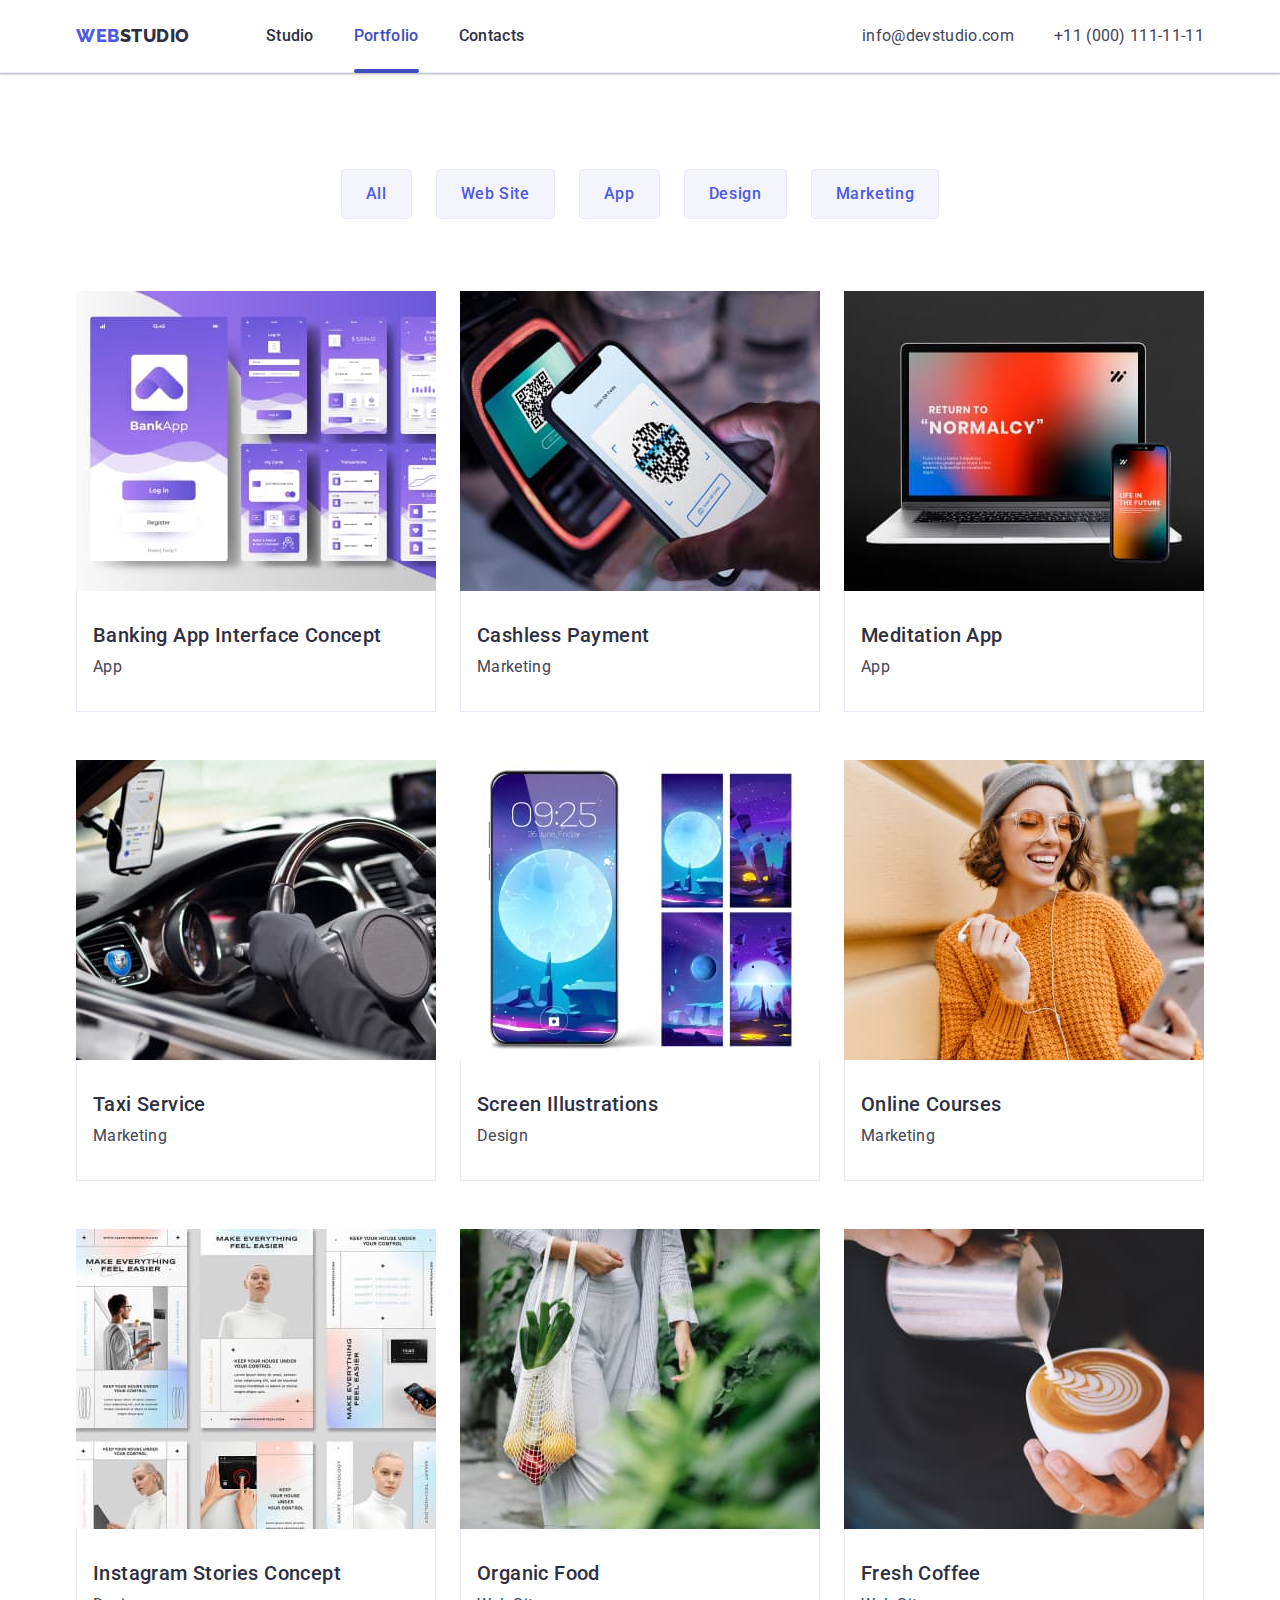
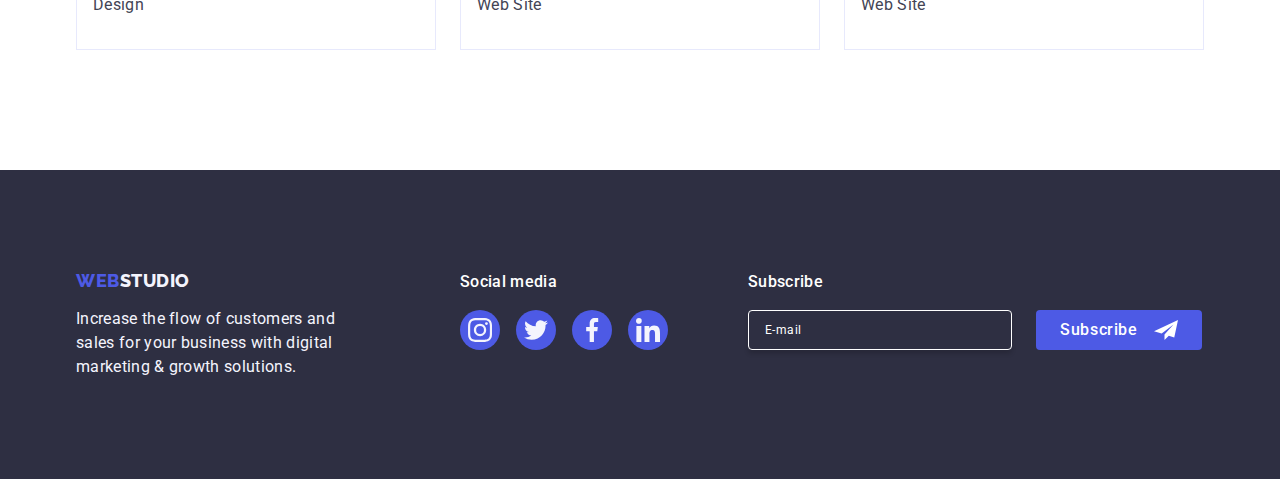
==== portfolio.html @ a7c70213 "Initial commit" ====
<!DOCTYPE html>
<html lang="en">
  <head>
    <meta charset="UTF-8" />
    <meta name="viewport" content="width=device-width, initial-scale=1.0" />
    <title>Portfolio</title>
    <link rel="preconnect" href="https://fonts.googleapis.com" />
    <link rel="preconnect" href="https://fonts.gstatic.com" crossorigin />
    <link
      href="https://fonts.googleapis.com/css2?family=Raleway:wght@800&family=Roboto:wght@400;500;700;900&display=swap"
      rel="stylesheet"
    />
    <link
      rel="stylesheet"
      href="https://cdnjs.cloudflare.com/ajax/libs/modern-normalize/2.0.0/modern-normalize.min.css"
    />
    <link rel="stylesheet" href="./css/styles.css" />
  </head>

  <body>
    <header class="header">
      <div class="container">
        <!-- navigation -->

        <nav class="nav">
          <!-- логотип -->

          <a class="logo-header logo link" href="./index.html"
            >Web<span class="logo-studio">Studio</span></a
          >

          <ul class="site-nav list flex-list">
            <li class="list-item">
              <a class="site-nav-link link" href="./index.html">Studio</a>
            </li>
            <li class="list-item">
              <a class="site-nav-link link active" href="./portfolio.html"
                >Portfolio</a
              >
            </li>
            <li class="list-item">
              <a class="site-nav-link link" href="">Contacts</a>
            </li>
          </ul>
        </nav>
        <!-- Contacts -->
        <address class="address">
          <ul class="list address flex-list">
            <li class="list-item">
              <a class="contacts-link link" href="mailto:info@devstudio.com"
                >info@devstudio.com</a
              >
            </li>
            <li class="list-item">
              <a class="contacts-link link" href="tel:+110001111111"
                >+11 (000) 111-11-11</a
              >
            </li>
          </ul>
        </address>
      </div>
    </header>

    <main>
      <!-- 
        фільтр по продуктам компанії 
      -->

      <section class="section filter examples">
        <div class="container buttons">
          <h1 class="visually-hidden">examples filter</h1>
          <ul class="button-list list">
            <li class="button-item">
              <button class="secondary button" type="button">All</button>
            </li>
            <li class="button-item">
              <button class="secondary button" type="button">Web Site</button>
            </li>
            <li class="button-item">
              <button class="secondary button" type="button">App</button>
            </li>
            <li class="button-item">
              <button class="secondary button" type="button">Design</button>
            </li>
            <li class="button-item">
              <button class="secondary button" type="button">Marketing</button>
            </li>
          </ul>
          <!--
             приклади 
            -->
          <ul class="exampl-list list">
            <li class="exampl-item">
              <a class="exampl link" href="">
                <div class="exampl-thmb">
                  <img src="./images/p1.jpg" alt="Banking App" width="360" />

                  <p class="overlay-text">
                    14 Stylish and User-Friendly App Design Concepts · Task
                    Manager App · Calorie Tracker App · Exotic Fruit Ecommerce
                    App · Cloud Storage App
                  </p>
                </div>

                <div class="exampl-cont">
                  <h2 class="list-title">Banking App Interface Concept</h2>
                  <p class="list-text">App</p>
                </div></a
              >
            </li>
            <li class="exampl-item">
              <a class="exampl link" href="">
                <div class="exampl-thmb">
                  <img
                    src="./images/p2.jpg"
                    alt="Cashless Payment"
                    width="360"
                  />
                  <p class="overlay-text">
                    14 Stylish and User-Friendly App Design Concepts · Task
                    Manager App · Calorie Tracker App · Exotic Fruit Ecommerce
                    App · Cloud Storage App
                  </p>
                </div>
                <div class="exampl-cont">
                  <h2 class="list-title">Cashless Payment</h2>
                  <p class="list-text">Marketing</p>
                </div>
              </a>
            </li>
            <li class="exampl-item">
              <a class="exampl link" href="">
                <div class="exampl-thmb">
                  <img src="./images/p3.jpg" alt="Meditation App" width="360" />

                  <p class="overlay-text">
                    14 Stylish and User-Friendly App Design Concepts · Task
                    Manager App · Calorie Tracker App · Exotic Fruit Ecommerce
                    App · Cloud Storage App
                  </p>
                </div>
                <div class="exampl-cont">
                  <h2 class="list-title">Meditation App</h2>
                  <p class="list-text">App</p>
                </div>
              </a>
            </li>
            <li class="exampl-item">
              <a class="exampl link" href="">
                <div class="exampl-thmb">
                  <img src="./images/p4.jpg" alt="Taxi Service" width="360" />

                  <p class="overlay-text">
                    14 Stylish and User-Friendly App Design Concepts · Task
                    Manager App · Calorie Tracker App · Exotic Fruit Ecommerce
                    App · Cloud Storage App
                  </p>
                </div>
                <div class="exampl-cont">
                  <h2 class="list-title">Taxi Service</h2>
                  <p class="list-text">Marketing</p>
                </div>
              </a>
            </li>
            <li class="exampl-item">
              <a class="exampl link" href="">
                <div class="exampl-thmb">
                  <img
                    src="./images/p5.jpg"
                    alt="screen wallpapers"
                    width="360"
                  />
                  <p class="overlay-text">
                    14 Stylish and User-Friendly App Design Concepts · Task
                    Manager App · Calorie Tracker App · Exotic Fruit Ecommerce
                    App · Cloud Storage App
                  </p>
                </div>
                <div class="exampl-cont">
                  <h2 class="list-title">Screen Illustrations</h2>
                  <p class="list-text">Design</p>
                </div>
              </a>
            </li>
            <li class="exampl-item">
              <a class="exampl link" href="">
                <div class="exampl-thmb">
                  <img
                    src="./images/p6.jpg"
                    alt="girl listening online courses"
                    width="360"
                  />
                  <p class="overlay-text">
                    14 Stylish and User-Friendly App Design Concepts · Task
                    Manager App · Calorie Tracker App · Exotic Fruit Ecommerce
                    App · Cloud Storage App
                  </p>
                </div>
                <div class="exampl-cont">
                  <h2 class="list-title">Online Courses</h2>
                  <p class="list-text">Marketing</p>
                </div>
              </a>
            </li>
            <li class="exampl-item">
              <a class="exampl link" href="">
                <div class="exampl-thmb">
                  <img
                    src="./images/p7.jpg"
                    alt="Instagram Stories"
                    width="360"
                  />
                  <p class="overlay-text">
                    14 Stylish and User-Friendly App Design Concepts · Task
                    Manager App · Calorie Tracker App · Exotic Fruit Ecommerce
                    App · Cloud Storage App
                  </p>
                </div>
                <div class="exampl-cont">
                  <h2 class="list-title">Instagram Stories Concept</h2>
                  <p class="list-text">Design</p>
                </div>
              </a>
            </li>
            <li class="exampl-item">
              <a class="exampl link" href="">
                <div class="exampl-thmb">
                  <img
                    src="./images/p8.jpg"
                    alt="women and bags of vegetables"
                    width="360"
                  />
                  <p class="overlay-text">
                    14 Stylish and User-Friendly App Design Concepts · Task
                    Manager App · Calorie Tracker App · Exotic Fruit Ecommerce
                    App · Cloud Storage App
                  </p>
                </div>
                <div class="exampl-cont">
                  <h2 class="list-title">Organic Food</h2>
                  <p class="list-text">Web Site</p>
                </div>
              </a>
            </li>
            <li class="exampl-item">
              <a class="exampl link" href="">
                <div class="exampl-thmb">
                  <img
                    src="./images/p9.jpg"
                    alt="cup of cappuccino"
                    width="360"
                  />
                  <p class="overlay-text">
                    14 Stylish and User-Friendly App Design Concepts · Task
                    Manager App · Calorie Tracker App · Exotic Fruit Ecommerce
                    App · Cloud Storage App
                  </p>
                </div>
                <div class="exampl-cont">
                  <h2 class="list-title">Fresh Coffee</h2>
                  <p class="list-text">Web Site</p>
                </div>
              </a>
            </li>
          </ul>
        </div>
      </section>
    </main>

    <footer class="footer">
      <div class="container">
        <div class="footer-right">
          <a class="footer-logo logo link" href="./index.html"
            >Web<span class="logo-studio">Studio</span></a
          >
          <p class="footer-text">
            Increase the flow of customers and <br />
            sales for your business with digital <br />
            marketing & growth solutions.
          </p>
        </div>
        <div class="footer-social">
          <p class="social-text">Social media</p>
          <ul class="list team-social">
            <li class="social-item">
              <a class="social-link" href="#" target="_blank" rel="Instagram">
                <svg class="social-icon" width="24" height="24">
                  <use href="./images/icons.svg#icon-instagram-2"></use></svg
              ></a>
            </li>
            <li class="social-item">
              <a class="social-link" href="#" target="_blank" rel="twitter">
                <svg class="social-icon" width="24" height="24">
                  <use href="./images/icons.svg#icon-twitter-1"></use></svg
              ></a>
            </li>
            <li class="social-item">
              <a
                class="social-link"
                href="#"
                target="_blank"
                rel="noopener noreferrer"
              >
                <svg class="social-icon" width="24" height="24">
                  <use href="./images/icons.svg#icon-facebook-1"></use></svg
              ></a>
            </li>
            <li class="social-item">
              <a
                class="social-link"
                href="#"
                target="_blank"
                rel="noopener noreferrer"
              >
                <svg class="social-icon" width="24" height="24">
                  <use href="./images/icons.svg#icon-linkedin-1"></use></svg
              ></a>
            </li>
          </ul>
        </div>
        <div class="footer-sbsc">
          <p class="social-text">Subscribe</p>
          <form class="sbsc-form">
            <label class="sbsc-label" for="sbsc-mail">
              <input
                class="sbcs-input"
                type="email"
                name="sbsc-mail"
                id="sbsc-mail"
                placeholder="E-mail"
              />
            </label>
            <button class="button sbcs-btn" type="submit">
              Subscribe
              <svg class="sbc-icon" width="24" height="24">
                <use href="./images/icons.svg#icon-sbscrb"></use>
              </svg>
            </button>
          </form>
        </div>
      </div>
    </footer>
  </body>
</html>
---- css/styles.css ----
:root {
  /* CTAs  Focused  Active states  Links */
  --iris: #4d5ae5;
  /* CTAs */
  --ocean: #404bbf;
  /* Overlays Shadows Headings */
  --navy-blue: #2e2f42;
  /* Valid fields Success messages */
  --green: #31d0aa;
  /* Body text */
  --slate: #434455;
  /* Helper text Deemphasized text */
  --light-slate: #8e8f99;
  /* Accent colorn Hairlines Subtle backgrounds */
  --cornflower: #e7e9fc;
  /* Light mode backgrounds
Light mode Dialogs/alerts */
  --cloud: #f4f4fd;
  /* Overlay */
  --navy-blue-modal: rgba(46, 47, 66, 0.4);
  /* Hero image background */
  --grey: rgba(46, 47, 66, 0.7);
  /* Header,  team card background */
  --white: #ffffff;
  /* Modal background */
  --dairy: #fcfcfc;
}
/* 
скидання стилів і приховування заголовків 
*/

html {
  box-sizing: border-box;
}
*,
*:before,
*:after {
  box-sizing: inherit;
}

h1,
h2,
h3,
p {
  margin: 0;
}
ul {
  margin: 0;
  padding: 0;
}

img {
  display: block;
}

.list {
  list-style-type: none;
}

.link {
  text-decoration: none;
  font-style: normal;
  transition: color 250ms cubic-bezier(0.4, 0, 0.2, 1);
  display: block;
}
.contacts {
  text-decoration: none;
}
.visually-hidden {
  position: absolute;
  width: 1px;
  height: 1px;
  margin: -1px;
  border: 0;
  padding: 0;
  white-space: nowrap;
  clip-path: inset(100%);
  clip: rect(0 0 0 0);
  overflow: hidden;
}

.link:hover,
.link:focus {
  color: var(--ocean);
}

body {
  background-color: var(--white);
  color: var(--slate);
  font-family: 'Roboto', sans-serif;
  font-size: 16px;
}

/* флекс контейнери */
.container {
  display: flex;
  width: 1158px;
  letter-spacing: 0.02em;
  padding-left: 15px;
  padding-right: 15px;
  margin-left: auto;
  margin-right: auto;
}
/* 
ХЕДЕР 
*/
.header .container {
  justify-content: space-between;
}
.header {
  border-bottom: 1px solid var(--cornflower);
  box-shadow: 0px 2px 1px rgba(46, 47, 66, 0.08),
    0px 1px 1px rgba(46, 47, 66, 0.16), 0px 1px 6px rgba(46, 47, 66, 0.08);
}

/*
 логотип 
 */

.logo {
  font-family: 'Raleway', sans-serif;
  font-size: 18px;
  font-weight: 800;
  line-height: 1.17;
  letter-spacing: 0.03em;
  text-transform: uppercase;
  color: var(--iris);
  text-decoration: none;
  margin-right: 76px;
}

.header .logo-studio {
  color: var(--navy-blue);
}
.footer .logo-studio {
  color: var(--cloud);
}

.nav {
  display: flex;
  align-items: center;
}

.site-nav,
.list.address {
  display: flex;
  gap: 40px;
}

.site-nav-link {
  color: var(--navy-blue);
  font-weight: 500;
  line-height: 1.5;
  letter-spacing: 0.02em;
  display: block;
  padding: 24px 0;
  position: relative;
}
.site-nav-link::after {
  position: absolute;
  bottom: -1px;
  left: 0;
  content: '';
  display: block;
  width: 100%;
  height: 4px;
  border-radius: 2px;
  background-color: transparent;
}

.site-nav-link.active::after {
  background-color: var(--ocean);
}
.site-nav-link.active {
  color: var(--ocean);
}

.contacts-link {
  line-height: 1.5;
  letter-spacing: 0.02em;
  color: var(--slate);
  display: block;

  padding: 24px 0;
}

/* 


ГЕРОЙ 


*/
.hero {
  max-width: 1440px;
  margin: 0 auto;
  background-color: var(--navy-blue);

  background-image: linear-gradient(
      to bottom,
      rgba(46, 47, 66, 0.7),
      rgba(46, 47, 66, 0.7)
    ),
    url('../images/hero.jpg');
  background-repeat: no-repeat;
  background-size: cover;
  background-position: center;
  text-align: center;
  color: var(--white);
}

.hero-title {
  font-size: 56px;
  font-weight: 700;
  line-height: 1.07;
  letter-spacing: 0.02em;
  margin-bottom: 48px;
  max-width: 496px;
}

.hero .container {
  flex-direction: column;
  align-items: center;
  padding: 188px 0;
}

.button.primary {
  min-width: 169px;
  height: 56px;
  border: none;
}

/* 

SECTION 2 

*/

.feature.section {
  padding: 120px 0;
}

.feature-list {
  display: flex;
  gap: 24px;
}
.feature-item {
  width: calc((100% - 24px * 3) / 4);
}

.feature-icon {
  display: flex;
  flex-shrink: 0;
  justify-content: center;
  align-items: center;
  height: 112px;

  border-radius: 4px;
  background: var(--cloud);
  margin-bottom: 8px;
}

/* 

SECTION3 

*/
.products.section {
  padding-bottom: 120px;
}

.products .container {
  flex-direction: column;
}

.products-list {
  display: flex;
  gap: 24px;
}
.products-item {
  width: calc((100% - 48px) / 3);
}

/* <!--=========== TEAM =================-->*/

.team-section {
  background-color: var(--cloud);
  padding: 120px 0;
}

.team-section .container {
  flex-direction: column;
}
.team-list {
  display: flex;
  gap: 24px;
}
.team-worker {
  display: flex;
  flex-direction: column;
  align-items: center;
  max-width: calc((100% - 3 * 24px) / 4);
  border-radius: 0px 0px 4px 4px;
  background-color: var(--white);
  box-shadow: 0px 2px 1px 0px rgba(46, 47, 66, 0.08),
    0px 1px 1px 0px rgba(46, 47, 66, 0.16),
    0px 1px 6px 0px rgba(46, 47, 66, 0.08);
}

.name-pos {
  padding: 32px 0;
}
.name-pos .list-title {
  text-align: center;
  margin-bottom: 8px;
}

.name-pos .list-text {
  text-align: center;
}

.team-social {
  display: flex;
  gap: 24px;
  margin-top: 8px;
  justify-content: center;
}

.social-link {
  display: flex;
  align-items: center;
  justify-content: center;
  width: 100%;
  height: 100%;
  background-color: var(--iris);
  border-radius: 50%;
  transition: background-color 250ms cubic-bezier(0.4, 0, 0.2, 1);
}
.social-link:hover,
.social-link:focus {
  background-color: var(--ocean);
}

.social-item {
  width: 40px;
  height: 40px;
}
.social-icon {
  fill: var(--cloud);
}
/* <!--=========== /TEAM =================-->*/

/* <!--=========== SECTION 5=================-->*/

.section.customers {
  padding-top: 120px;
  padding-bottom: 120px;
}

.customers .container {
  justify-content: center;
  align-items: center;
  flex-direction: column;
}
.customers-list {
  display: flex;
  justify-content: center;
  gap: 24px;
}
.customers-item {
  width: 168px;
  height: 88px;
}
.customers-link {
  display: flex;
  align-items: center;
  justify-content: center;
  width: 100%;
  height: 100%;
  border-radius: 4px;
  border: 1px solid var(--light-slate);
  gap: 24px;
  transition: border-color 250ms cubic-bezier(0.4, 0, 0.2, 1),
    color 250ms cubic-bezier(0.4, 0, 0.2, 1);
  color: var(--light-slate);
}

.customers-icon {
  fill: currentColor;
  transition: fill 250ms cubic-bezier(0.4, 0, 0.2, 1);
}
.customers-link:hover,
.customers-link:focus,
.customers-link:active {
  border: 1px solid var(--ocean);
  border-radius: 4px;
  color: var(--ocean);
}
.customers-link:hover .customers-icon,
.customers-link:focus .customers-icon {
  fill: var(--ocean);
}
/*<!--=========== /SECTION 5 =================-->*/

/* <!--=========== SECTION FOOTER =================-->*/

.footer .container {
  display: flex;
  align-items: baseline;
}

/* 
 logo
*/
.footer-right {
  margin-right: 120px;
}
.footer-logo {
  display: inline-block;
  margin-bottom: 16px;
}
.footer {
  padding: 100px 0;
  background-color: var(--navy-blue);
  color: var(--cloud);
}

.footer-text {
  line-height: 1.5;
  letter-spacing: 0.32px;
  width: 264px;
}

/* 
Social media
*/

.footer-social .team-social {
  gap: 16px;
  margin-right: 80px;
}

.footer-social .social-link:hover,
.footer-social .social-link:focus {
  background-color: var(--green);
}
.social-text {
  color: var(--white);
  font-weight: 500;
  line-height: 1.5;
  letter-spacing: 0.02em;
  margin-bottom: 16px;
}
/* 
Subscribe
*/
.sbsc-form {
  display: flex;
  width: 537px;
  gap: 24px;
}

.sbcs-input {
  padding-left: 16px;
  width: 264px;
  height: 40px;
  color: #fff;
  font-size: 12px;
  line-height: 1.5; /* 200% */
  letter-spacing: 0.04em;
  background-color: transparent;
  border-radius: 4px;
  border: 1px solid #fff;
  box-shadow: 0px 4px 4px 0px rgba(0, 0, 0, 0.15);
}
.sbcs-input::placeholder {
  color: #fff;
}

/*<!--=========== /SECTION FOOTER=================-->*/

/* <!--=========== SECTION PORTFOLIO=================-->*/

.container.buttons {
  flex-direction: column;
}
.section.filter {
  padding-top: 96px;
  padding-bottom: 120px;
}
.button-list {
  display: flex;
  flex-direction: row;
  gap: 24px;
  justify-content: center;
  margin-bottom: 72px;
}

.container.buttons {
  justify-content: center;
}
.exampl-list {
  display: flex;
  flex-wrap: wrap;
  row-gap: 48px;
  column-gap: 24px;
}
.exampl-list li {
  width: calc((100% - 48px) / 3);
}

.exampl-cont {
  padding: 32px 16px;
  border: 1px solid var(--cornflower);
  border-top: none;
}

.exampl-cont h2 {
  margin-bottom: 8px;
}

.exampl-thmb {
  position: relative;
  overflow: hidden;
}
.overlay-text {
  position: absolute;
  top: 0;
  left: 0;

  width: 100%;
  height: 100%;
  background: var(--iris);

  color: var(--cloud);
  line-height: 1.5;

  letter-spacing: 0.02em;

  padding: 40px 32px;

  display: flex;
  justify-content: center;
  transform: translateY(100%);
  transition: transform 250ms cubic-bezier(0.4, 0, 0.2, 1);
}

.exampl.link:hover .overlay-text,
.exampl.link:focus .overlay-text {
  transform: translateY(0);
}
.exampl.link {
  transition: box-shadow 250ms cubic-bezier(0.4, 0, 0.2, 1);
}
.exampl.link:hover,
.exampl.link:focus {
  display: block;
  box-shadow: 0px 2px 1px 0px rgba(46, 47, 66, 0.08),
    0px 1px 1px 0px rgba(46, 47, 66, 0.16),
    0px 1px 6px 0px rgba(46, 47, 66, 0.08);
}
/*<!--=========== /SECTION PORTFOLIO=================-->*/

/*ss 
кнопки */
.button {
  font-family: 'Roboto', sans-serif;
  font-size: 16px;
  font-weight: 500;
  line-height: 1.5;
  letter-spacing: 0.04em;
  text-align: center;
  border-radius: 4px;
  cursor: pointer;
  background: var(--iris);
}

.secondary.button {
  background-color: var(--cloud);
  padding: 12px 24px;
  color: var(--iris);
  border: 1px solid var(--cornflower);
  transition: color 250ms cubic-bezier(0.4, 0, 0.2, 1),
    background-color 250ms cubic-bezier(0.4, 0, 0.2, 1),
    border-color 250ms cubic-bezier(0.4, 0, 0.2, 1),
    box-shadow 250ms cubic-bezier(0.4, 0, 0.2, 1);
}

.secondary.button:hover,
.secondary.button:focus {
  border: 1px solid transparent;
  color: var(--white);
  background-color: var(--ocean);
  box-shadow: 0px 3px 1px rgba(0, 0, 0, 0.1), 0px 2px 1px rgba(0, 0, 0, 0.08),
    0px 2px 2px rgba(0, 0, 0, 0.12);
}

.button.primary {
  color: var(--white);

  transition: background-color 250ms cubic-bezier(0.4, 0, 0.2, 1);
}
.button.primary:hover,
.button.primary:focus {
  background-color: var(--ocean);
}
.modal-btn {
  display: block;
  margin: 0 auto;
}

.mdl-btn-cls {
  height: 24px;
  width: 24px;
  display: flex;
  justify-content: center;
  align-items: center;
  border-radius: 50%;
  stroke-width: 1px;
  stroke: rgba(0, 0, 0, 0.1);
  background-color: var(--cornflower);
  position: absolute;
  top: 24px;
  right: 24px;
  padding: 0;
  border: 1px solid rgba(0, 0, 0, 0.1);
  cursor: pointer;
  transition: background-color 250ms cubic-bezier(0.4, 0, 0.2, 1),
    border 250ms cubic-bezier(0.4, 0, 0.2, 1);
}
.mdl-btn-icon {
  transition: fill 250ms cubic-bezier(0.4, 0, 0.2, 1);
}

.mdl-btn-cls:hover,
.mdl-btn-cls:focus {
  border: none;
  background-color: var(--ocean);
  fill: var(--white);
}

.sbcs-btn {
  display: inline-flex;
  justify-content: center;
  align-items: center;
  min-width: 165px;
  height: 40px;

  padding: 8px 24px;

  gap: 16px;

  color: #fff;
  text-align: center;

  font-weight: 500;
  line-height: 1.5; /* 150% */
  letter-spacing: 0.04rem;

  border: none;

  transition: background-color 250ms cubic-bezier(0.4, 0, 0.2, 1);
}

.sbcs-btn:hover,
.sbcs-btn:focus {
  background-color: var(--green);
}
/* заголовки 2 */
.section-title {
  color: var(--navy-blue);
  text-align: center;
  font-size: 36px;
  font-weight: 700;
  line-height: 1.11;
  letter-spacing: 0.02em;
  text-transform: capitalize;
  margin-bottom: 72px;
}
/* заголовки 3 */
.list-title {
  color: var(--navy-blue);
  font-size: 20px;
  font-weight: 500;
  line-height: 1.2;
  letter-spacing: 0.02em;
}
/* заголовки 4 */
.list-text {
  letter-spacing: 0.32px;
  line-height: 1.5;
  color: var(--slate);
}

/* 

Modal

*/
.overlay {
  position: fixed;
  top: 0;
  left: 0;
  width: 100%;
  height: 100%;
  background-color: var(--navy-blue-modal);
  transition: opacity 250ms cubic-bezier(0.4, 0, 0.2, 1),
    visibility 250ms cubic-bezier(0.4, 0, 0.2, 1);
  /* transform 250ms cubic-bezier(0.4, 0, 0.2, 1); */
}
.modal {
  padding: 72px 24px 24px;
  position: absolute;
  top: 50%;
  left: 50%;
  transform: translateX(-50%) translateY(-50%);
  width: 408px;
  min-height: 584px;
  background-color: var(--dairy);
  border-radius: 4px;
  box-shadow: 0px 2px 1px 0px rgba(0, 0, 0, 0.2),
    0px 1px 3px 0px rgba(0, 0, 0, 0.12), 0px 1px 1px 0px rgba(0, 0, 0, 0.14);
  transition: transform 250ms cubic-bezier(0.4, 0, 0.2, 1);
}

.overlay.is-hidden {
  opacity: 0;
  pointer-events: none;
  visibility: hidden;
}
.modal-text {
  margin-bottom: 16px;

  color: var(--navy-blue);
  text-align: center;
  font-size: 16px;
  font-weight: 500;
  line-height: 1.5; /* 150% */
  letter-spacing: 0.02em;
}
/* .madal-form {
  position: absolute;
} */
.form-wrapper {
  margin-bottom: 8px;
}
.input-label {
  display: block;
  color: var(--light-slate);
  /* position: absolute; */
  font-size: 12px;
  line-height: 1.17; /* 116.667% */
  letter-spacing: 0.04em;

  margin-bottom: 4px;
}
.input-wrapper {
  position: relative;
}
.input-field {
  width: 100%;
  height: 40px;
  padding: 8px 38px;
  font-size: 16px;
  letter-spacing: 0.04em;
  border-radius: 4px;
  border: 1px solid var(--navy-blue-modal);

  background-color: transparent;

  outline: transparent;

  transition: border-color 250ms cubic-bezier(0.4, 0, 0.2, 1);
}
.input-field:focus {
  border-color: var(--iris);
}

.input-icon {
  position: absolute;
  top: 50%;
  left: 16px;
  transform: translateY(-50%);
  fill: currentColor;

  transition: fill 250ms cubic-bezier(0.4, 0, 0.2, 1);
}
.input-field:focus + .input-icon {
  fill: var(--iris);
}
.form-comment {
  display: block;
  width: 100%;
  height: 120px;

  color: rgba(46, 47, 66, 0.4);
  border: 1px solid rgba(46, 47, 66, 0.4);
  background-color: transparent;

  font-size: 12px;
  font-weight: 400;
  line-height: 1.17;
  letter-spacing: 0.04em;

  padding: 8px 16px;
  border-radius: 4px;
  outline: transparent;
  resize: none;

  position: relative;
  transition: border-color 250ms cubic-bezier(0.4, 0, 0.2, 1);
}
.form-comment:focus {
  border-color: var(--iris);
}

.form-comment::placeholder {
  color: var(--navy-blue-modal);
}

.check-wrapper {
  margin-bottom: 24px;
}

.check-input:checked + .check-text .check-box {
  background-color: var(--ocean);
  border: none;
  fill: var(--cloud);
  color: var(--light-slate);
}

.check-text {
  display: block;
  color: var(--light-slate);
  font-size: 12px;
  line-height: 1.17;
  letter-spacing: 0.04em;
}

.check-box {
  cursor: pointer;
  width: 16px;
  height: 16px;
  border-radius: 2px;
  border: 1px solid rgba(46, 47, 66, 0.4);
  margin-right: 8px;
  display: inline-flex;
  align-items: center;
  justify-content: center;
  fill: transparent;
  transition: background-color 250ms cubic-bezier(0.4, 0, 0.2, 1),
    border 250ms cubic-bezier(0.4, 0, 0.2, 1),
    fill 250ms cubic-bezier(0.4, 0, 0.2, 1);
}

.link-check-text:hover,
.link-check-text:focus {
  color: var(--color-ocean);
}
.link-check-text {
  color: var(--iris);
}

.comment-box {
  margin-bottom: 16px;
}
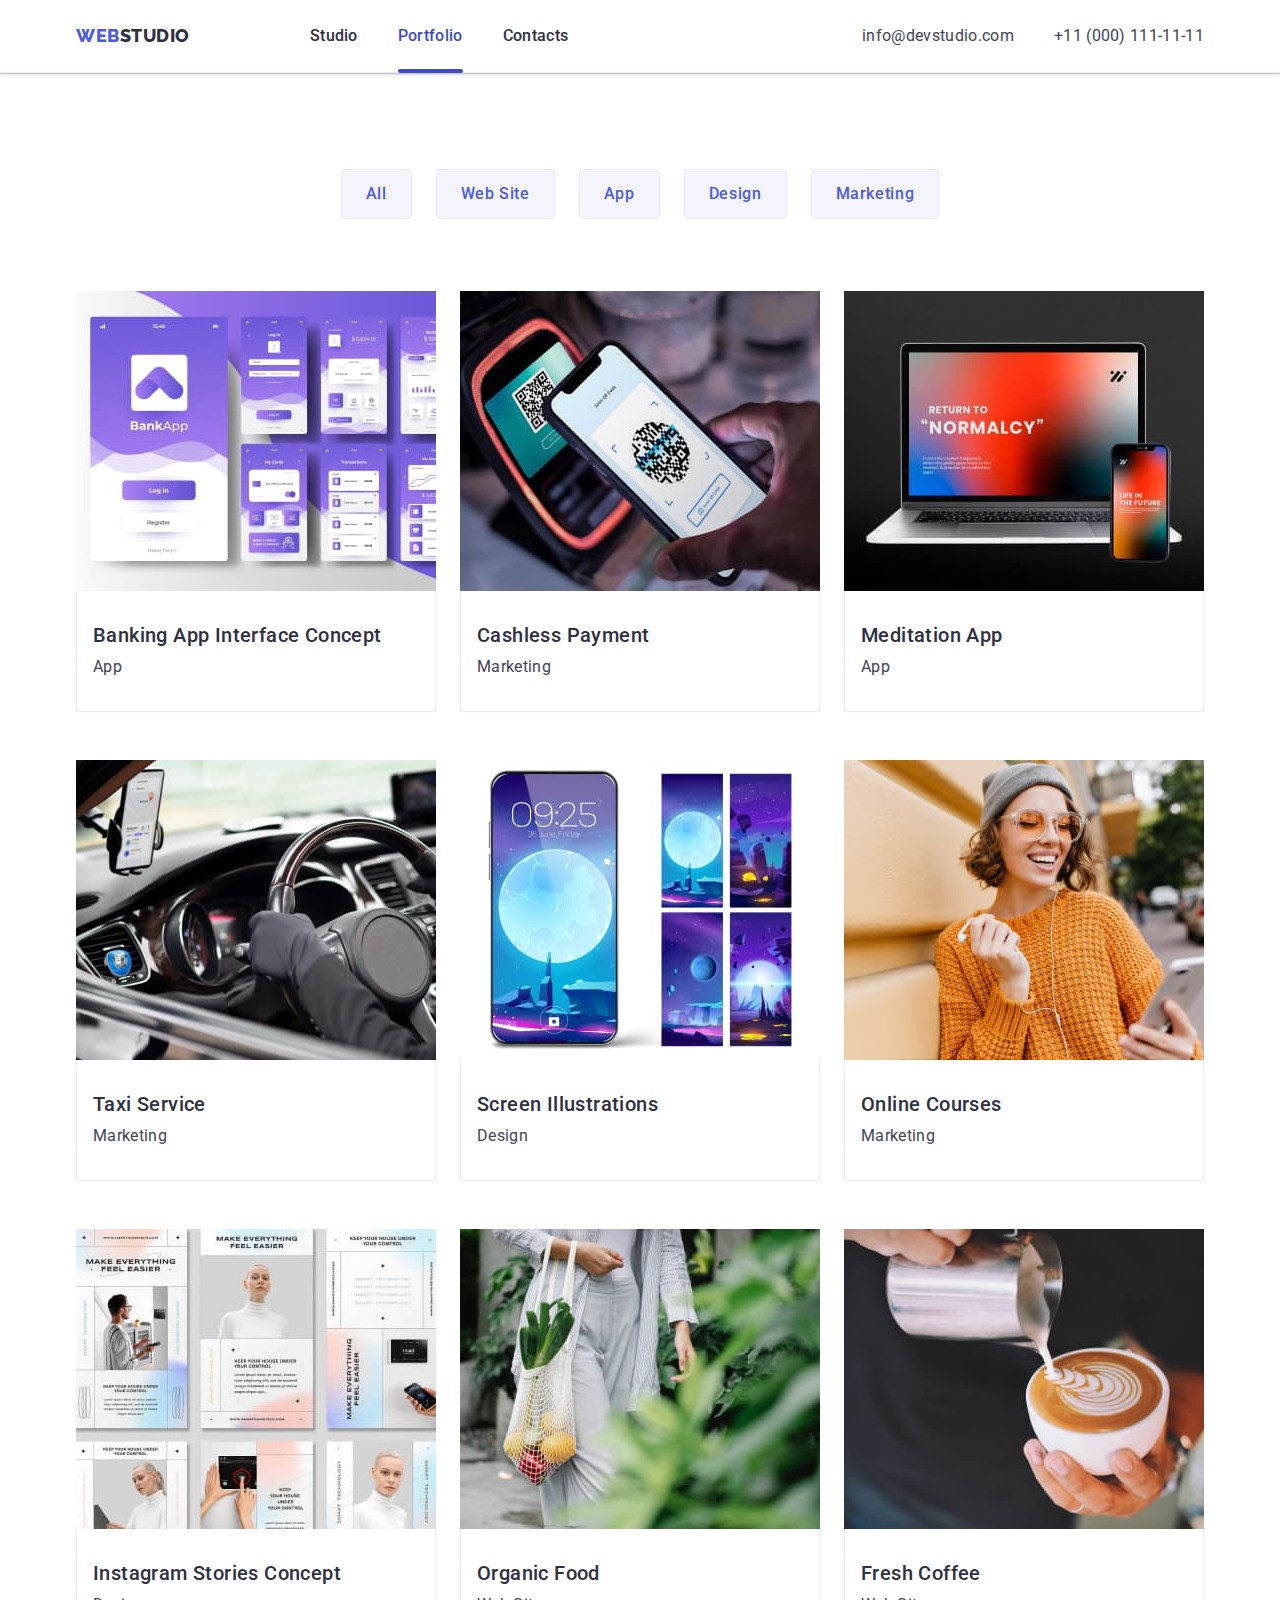
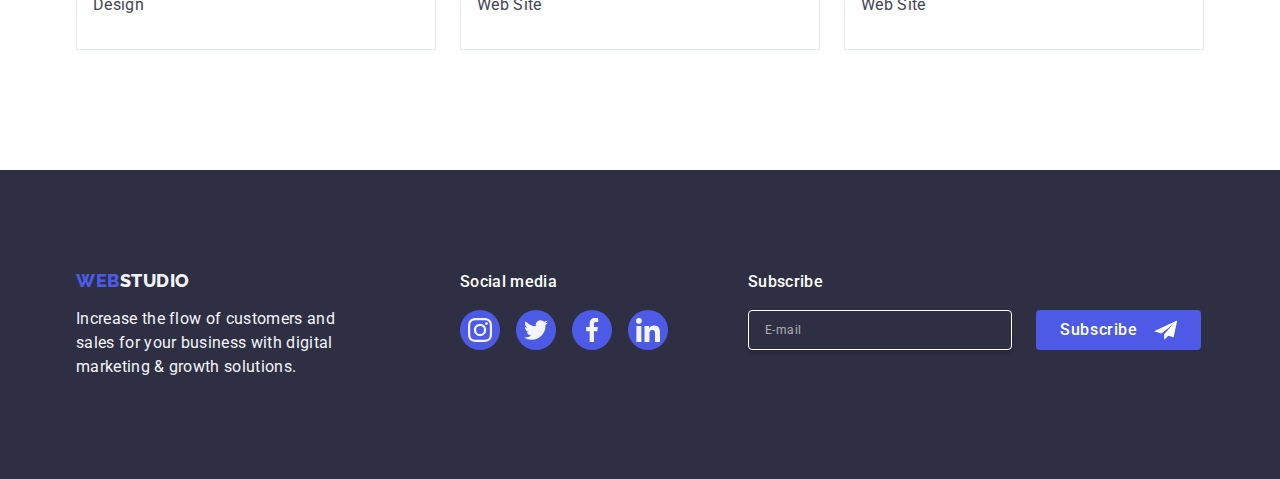
==== commit f6b8815a: "#	modified:   index.html #	modified:   portfolio.html" ====
--- a/portfolio.html
+++ b/portfolio.html
@@ -4,6 +4,8 @@
     <meta charset="UTF-8" />
     <meta name="viewport" content="width=device-width, initial-scale=1.0" />
     <title>Portfolio</title>
+    <link rel="shortcut icon" href="./images/favicon.ico" type="image/x-icon" />
+
     <link rel="preconnect" href="https://fonts.googleapis.com" />
     <link rel="preconnect" href="https://fonts.gstatic.com" crossorigin />
     <link
@@ -43,7 +45,9 @@
             </li>
           </ul>
         </nav>
-        <!-- Contacts -->
+        <!-- 
+          Contacts 
+        -->
         <address class="address">
           <ul class="list address flex-list">
             <li class="list-item">
@@ -58,6 +62,16 @@
             </li>
           </ul>
         </address>
+        <button
+          class="mobile-menu-btn js-open-menu menu-toggle"
+          aria-expanded="false"
+          type="button"
+          aria-controls="mobile-menu"
+        >
+          <svg class="mobile-menu-icon" width="32" height="22">
+            <use href="./images/icons.svg#icon-menu-hamburger"></use>
+          </svg>
+        </button>
       </div>
     </header>
 
@@ -86,14 +100,40 @@
               <button class="secondary button" type="button">Marketing</button>
             </li>
           </ul>
-          <!--
+        </div>
+        <!--
              приклади 
             -->
+        <div class="container exampl">
           <ul class="exampl-list list">
             <li class="exampl-item">
               <a class="exampl link" href="">
                 <div class="exampl-thmb">
-                  <img src="./images/p1.jpg" alt="Banking App" width="360" />
+                  <picture>
+                    <source
+                      media="(min-width: 1158px)"
+                      srcset="./images/portfolio/desktop/p1-1x.jpg 1x,
+                      ./images/portfolio/desktop/p1-2x.jpg 2x                    
+                      "
+                    />
+                    <source
+                      media="(min-width: 768px)"
+                      srcset="./images/portfolio/tablet/p1-356-1x.jpg 1x,
+                      ./images/portfolio/tablet/p1-356-2x.jpg 2x                    
+                      "
+                    />
+                    <source
+                      media="(max-width: 767px)"
+                      srcset="./images/portfolio/mobile/p1-360-1x.jpg 1x,
+                      ./images/portfolio/mobile/p1-360-2x.jpg 2x
+                      "
+                    />
+                    <img
+                      src="./images/portfolio/mobile/p1-360-1x.jpg"
+                      alt="Banking App Interface Concept"
+                      width="360px"
+                    />
+                  </picture>
 
                   <p class="overlay-text">
                     14 Stylish and User-Friendly App Design Concepts · Task
@@ -111,11 +151,31 @@
             <li class="exampl-item">
               <a class="exampl link" href="">
                 <div class="exampl-thmb">
-                  <img
-                    src="./images/p2.jpg"
-                    alt="Cashless Payment"
-                    width="360"
-                  />
+                  <picture>
+                    <source
+                      media="(min-width: 1158px)"
+                      srcset="./images/portfolio/desktop/p2-1x.jpg 1x,
+                      ./images/portfolio/desktop/p2-2x.jpg 2x                    
+                      "
+                    />
+                    <source
+                      media="(min-width: 768px)"
+                      srcset="./images/portfolio/tablet/p2-356-1x.jpg 1x,
+                      ./images/portfolio/tablet/p2-356-2x.jpg 2x                    
+                      "
+                    />
+                    <source
+                      media="(max-width: 767px)"
+                      srcset="./images/portfolio/mobile/p2-360-1x.jpg 1x,
+                      ./images/portfolio/mobile/p2-360-2x.jpg 2x
+                      "
+                    />
+                    <img
+                      src="./images/portfolio/mobile/p2-360-1x.jpg"
+                      alt="Banking App Interface Concept"
+                      width="360px"
+                    />
+                  </picture>
                   <p class="overlay-text">
                     14 Stylish and User-Friendly App Design Concepts · Task
                     Manager App · Calorie Tracker App · Exotic Fruit Ecommerce
@@ -131,7 +191,31 @@
             <li class="exampl-item">
               <a class="exampl link" href="">
                 <div class="exampl-thmb">
-                  <img src="./images/p3.jpg" alt="Meditation App" width="360" />
+                  <picture>
+                    <source
+                      media="(min-width: 1158px)"
+                      srcset="./images/portfolio/desktop/p3-1x.jpg 1x,
+                      ./images/portfolio/desktop/p3-2x.jpg 2x                    
+                      "
+                    />
+                    <source
+                      media="(min-width: 768px)"
+                      srcset="./images/portfolio/tablet/p3-356-1x.jpg 1x,
+                      ./images/portfolio/tablet/p3-356-2x.jpg 2x                    
+                      "
+                    />
+                    <source
+                      media="(max-width: 767px)"
+                      srcset="./images/portfolio/mobile/p3-360-1x.jpg 1x,
+                      ./images/portfolio/mobile/p3-360-2x.jpg 2x
+                      "
+                    />
+                    <img
+                      src="./images/portfolio/mobile/p3-360-1x.jpg"
+                      alt="Banking App Interface Concept"
+                      width="360px"
+                    />
+                  </picture>
 
                   <p class="overlay-text">
                     14 Stylish and User-Friendly App Design Concepts · Task
@@ -148,7 +232,31 @@
             <li class="exampl-item">
               <a class="exampl link" href="">
                 <div class="exampl-thmb">
-                  <img src="./images/p4.jpg" alt="Taxi Service" width="360" />
+                  <picture>
+                    <source
+                      media="(min-width: 1158px)"
+                      srcset="./images/portfolio/desktop/p4-1x.jpg 1x,
+                      ./images/portfolio/desktop/p4-2x.jpg 2x                    
+                      "
+                    />
+                    <source
+                      media="(min-width: 768px)"
+                      srcset="./images/portfolio/tablet/p4-356-1x.jpg 1x,
+                      ./images/portfolio/tablet/p4-356-2x.jpg 2x                    
+                      "
+                    />
+                    <source
+                      media="(max-width: 767px)"
+                      srcset="./images/portfolio/mobile/p4-360-1x.jpg 1x,
+                      ./images/portfolio/mobile/p4-360-2x.jpg 2x
+                      "
+                    />
+                    <img
+                      src="./images/portfolio/mobile/p4-360-1x.jpg"
+                      alt="Banking App Interface Concept"
+                      width="360px"
+                    />
+                  </picture>
 
                   <p class="overlay-text">
                     14 Stylish and User-Friendly App Design Concepts · Task
@@ -165,11 +273,31 @@
             <li class="exampl-item">
               <a class="exampl link" href="">
                 <div class="exampl-thmb">
-                  <img
-                    src="./images/p5.jpg"
-                    alt="screen wallpapers"
-                    width="360"
-                  />
+                  <picture>
+                    <source
+                      media="(min-width: 1158px)"
+                      srcset="./images/portfolio/desktop/p5-1x.jpg 1x,
+                      ./images/portfolio/desktop/p5-2x.jpg 2x                    
+                      "
+                    />
+                    <source
+                      media="(min-width: 768px)"
+                      srcset="./images/portfolio/tablet/p5-356-1x.jpg 1x,
+                      ./images/portfolio/tablet/p5-356-2x.jpg 2x                    
+                      "
+                    />
+                    <source
+                      media="(max-width: 767px)"
+                      srcset="./images/portfolio/mobile/p5-360-1x.jpg 1x,
+                      ./images/portfolio/mobile/p5-360-2x.jpg 2x
+                      "
+                    />
+                    <img
+                      src="./images/portfolio/mobile/p5-360-1x.jpg"
+                      alt="Banking App Interface Concept"
+                      width="360px"
+                    />
+                  </picture>
                   <p class="overlay-text">
                     14 Stylish and User-Friendly App Design Concepts · Task
                     Manager App · Calorie Tracker App · Exotic Fruit Ecommerce
@@ -185,11 +313,31 @@
             <li class="exampl-item">
               <a class="exampl link" href="">
                 <div class="exampl-thmb">
-                  <img
-                    src="./images/p6.jpg"
-                    alt="girl listening online courses"
-                    width="360"
-                  />
+                  <picture>
+                    <source
+                      media="(min-width: 1158px)"
+                      srcset="./images/portfolio/desktop/p6-1x.jpg 1x,
+                      ./images/portfolio/desktop/p6-2x.jpg 2x                    
+                      "
+                    />
+                    <source
+                      media="(min-width: 768px)"
+                      srcset="./images/portfolio/tablet/p6-356-1x.jpg 1x,
+                      ./images/portfolio/tablet/p6-356-2x.jpg 2x                    
+                      "
+                    />
+                    <source
+                      media="(max-width: 767px)"
+                      srcset="./images/portfolio/mobile/p6-360-1x.jpg 1x,
+                      ./images/portfolio/mobile/p6-360-2x.jpg 2x
+                      "
+                    />
+                    <img
+                      src="./images/portfolio/mobile/p6-360-1x.jpg"
+                      alt="Banking App Interface Concept"
+                      width="360px"
+                    />
+                  </picture>
                   <p class="overlay-text">
                     14 Stylish and User-Friendly App Design Concepts · Task
                     Manager App · Calorie Tracker App · Exotic Fruit Ecommerce
@@ -205,11 +353,31 @@
             <li class="exampl-item">
               <a class="exampl link" href="">
                 <div class="exampl-thmb">
-                  <img
-                    src="./images/p7.jpg"
-                    alt="Instagram Stories"
-                    width="360"
-                  />
+                  <picture>
+                    <source
+                      media="(min-width: 1158px)"
+                      srcset="./images/portfolio/desktop/p7-1x.jpg 1x,
+                      ./images/portfolio/desktop/p7-2x.jpg 2x                    
+                      "
+                    />
+                    <source
+                      media="(min-width: 768px)"
+                      srcset="./images/portfolio/tablet/p7-356-1x.jpg 1x,
+                      ./images/portfolio/tablet/p7-356-2x.jpg 2x                    
+                      "
+                    />
+                    <source
+                      media="(max-width: 767px)"
+                      srcset="./images/portfolio/mobile/p7-360-1x.jpg 1x,
+                      ./images/portfolio/mobile/p7-360-2x.jpg 2x
+                      "
+                    />
+                    <img
+                      src="./images/portfolio/mobile/p7-360-1x.jpg"
+                      alt="Banking App Interface Concept"
+                      width="360px"
+                    />
+                  </picture>
                   <p class="overlay-text">
                     14 Stylish and User-Friendly App Design Concepts · Task
                     Manager App · Calorie Tracker App · Exotic Fruit Ecommerce
@@ -225,11 +393,31 @@
             <li class="exampl-item">
               <a class="exampl link" href="">
                 <div class="exampl-thmb">
-                  <img
-                    src="./images/p8.jpg"
-                    alt="women and bags of vegetables"
-                    width="360"
-                  />
+                  <picture>
+                    <source
+                      media="(min-width: 1158px)"
+                      srcset="./images/portfolio/desktop/p8-1x.jpg 1x,
+                      ./images/portfolio/desktop/p8-2x.jpg 2x                    
+                      "
+                    />
+                    <source
+                      media="(min-width: 768px)"
+                      srcset="./images/portfolio/tablet/p8-356-1x.jpg 1x,
+                      ./images/portfolio/tablet/p8-356-2x.jpg 2x                    
+                      "
+                    />
+                    <source
+                      media="(max-width: 767px)"
+                      srcset="./images/portfolio/mobile/p8-360-1x.jpg 1x,
+                      ./images/portfolio/mobile/p8-360-2x.jpg 2x
+                      "
+                    />
+                    <img
+                      src="./images/portfolio/mobile/p8-360-1x.jpg"
+                      alt="Banking App Interface Concept"
+                      width="360px"
+                    />
+                  </picture>
                   <p class="overlay-text">
                     14 Stylish and User-Friendly App Design Concepts · Task
                     Manager App · Calorie Tracker App · Exotic Fruit Ecommerce
@@ -245,11 +433,31 @@
             <li class="exampl-item">
               <a class="exampl link" href="">
                 <div class="exampl-thmb">
-                  <img
-                    src="./images/p9.jpg"
-                    alt="cup of cappuccino"
-                    width="360"
-                  />
+                  <picture>
+                    <source
+                      media="(min-width: 1158px)"
+                      srcset="./images/portfolio/desktop/p9-1x.jpg 1x,
+                      ./images/portfolio/desktop/p9-2x.jpg 2x                    
+                      "
+                    />
+                    <source
+                      media="(min-width: 768px)"
+                      srcset="./images/portfolio/tablet/p9-356-1x.jpg 1x,
+                      ./images/portfolio/tablet/p9-356-2x.jpg 2x                    
+                      "
+                    />
+                    <source
+                      media="(max-width: 767px)"
+                      srcset="./images/portfolio/mobile/p9-360-1x.jpg 1x,
+                      ./images/portfolio/mobile/p9-360-2x.jpg 2x
+                      "
+                    />
+                    <img
+                      src="./images/portfolio/mobile/p9-360-1x.jpg"
+                      alt="Banking App Interface Concept"
+                      width="360px"
+                    />
+                  </picture>
                   <p class="overlay-text">
                     14 Stylish and User-Friendly App Design Concepts · Task
                     Manager App · Calorie Tracker App · Exotic Fruit Ecommerce
@@ -268,7 +476,7 @@
     </main>
 
     <footer class="footer">
-      <div class="container">
+      <div class="container footer-container">
         <div class="footer-right">
           <a class="footer-logo logo link" href="./index.html"
             >Web<span class="logo-studio">Studio</span></a
@@ -281,7 +489,7 @@
         </div>
         <div class="footer-social">
           <p class="social-text">Social media</p>
-          <ul class="list team-social">
+          <ul class="list team-social footer-social">
             <li class="social-item">
               <a class="social-link" href="#" target="_blank" rel="Instagram">
                 <svg class="social-icon" width="24" height="24">
@@ -319,7 +527,7 @@
           </ul>
         </div>
         <div class="footer-sbsc">
-          <p class="social-text">Subscribe</p>
+          <p class="social-text sbc-text">Subscribe</p>
           <form class="sbsc-form">
             <label class="sbsc-label" for="sbsc-mail">
               <input
@@ -340,5 +548,82 @@
         </div>
       </div>
     </footer>
+
+    <!--===========  MOBILE MENU===========-->
+    <div class="menu-container js-menu-container" id="mobile-menu">
+      <button class="mob-close menu-toggle js-close-menu" type="button">
+        <svg class="mobile-menu-close" width="8px" height="8px">
+          <use href="./images/icons.svg#icon-close"></use>
+        </svg>
+      </button>
+
+      <ul class="list mobile-menu">
+        <li class="mobile-menu-item">
+          <a class="link mobile-menu-link" href="./index.html">Studio</a>
+        </li>
+        <li class="mobile-menu-item">
+          <a class="link mobile-menu-link curent" href="./portfolio.html"
+            >Portfolio</a
+          >
+        </li>
+        <li class="mobile-menu-item">
+          <a class="link mobile-menu-link" href="">Contacts</a>
+        </li>
+      </ul>
+      <ul class="list mobile-menu-adreses">
+        <li class="mobile-contact">
+          <a class="link mobile-contact-adres curent" href="tel:+110001111111"
+            >+11 (000) 111-11-11</a
+          >
+        </li>
+        <li class="mobile-contact">
+          <a class="link mobile-contact-adres" href="mailto:info@devstudio.com"
+            >info@devstudio.com</a
+          >
+        </li>
+      </ul>
+      <ul class="list team-social mobile-social">
+        <li class="social-item">
+          <a class="link social-link" href="#" target="_blank" rel="Instagram">
+            <svg class="social-icon" width="24" height="24">
+              <use href="./images/icons.svg#icon-instagram-2"></use></svg
+          ></a>
+        </li>
+        <li class="social-item">
+          <a class="link social-link" href="#" target="_blank" rel="twitter">
+            <svg class="social-icon" width="24" height="24">
+              <use href="./images/icons.svg#icon-twitter-1"></use></svg
+          ></a>
+        </li>
+        <li class="social-item">
+          <a
+            class="link social-link"
+            href="#"
+            target="_blank"
+            rel="noopener noreferrer"
+          >
+            <svg class="social-icon" width="24" height="24">
+              <use href="./images/icons.svg#icon-facebook-1"></use></svg
+          ></a>
+        </li>
+        <li class="social-item">
+          <a
+            class="link social-link"
+            href="#"
+            target="_blank"
+            rel="noopener noreferrer"
+          >
+            <svg class="social-icon" width="24" height="24">
+              <use href="./images/icons.svg#icon-linkedin-1"></use></svg
+          ></a>
+        </li>
+      </ul>
+    </div>
+    <!--========== / MOBILE MENU===========-->
+
+    <!--=========== SECTION SCRIPTS===========-->
+
+    <script src="./js/mobile-menu.js"></script>
+    <!--========== /SECTION ===========---->
   </body>
 </html>
--- a/css/styles.css
+++ b/css/styles.css
@@ -29,15 +29,6 @@
 скидання стилів і приховування заголовків 
 */
 
-html {
-  box-sizing: border-box;
-}
-*,
-*:before,
-*:after {
-  box-sizing: inherit;
-}
-
 h1,
 h2,
 h3,
@@ -51,6 +42,7 @@
 
 img {
   display: block;
+  max-width: 100%;
 }
 
 .list {
@@ -63,9 +55,9 @@
   transition: color 250ms cubic-bezier(0.4, 0, 0.2, 1);
   display: block;
 }
-.contacts {
+/* .contacts {
   text-decoration: none;
-}
+} */
 .visually-hidden {
   position: absolute;
   width: 1px;
@@ -91,22 +83,47 @@
   font-size: 16px;
 }
 
-/* флекс контейнери */
+.hide {
+  display: none;
+}
+/*  контейнери */
+
 .container {
-  display: flex;
-  width: 1158px;
+  min-width: 320px;
+  padding: 0 20px;
+  margin: 0 auto;
   letter-spacing: 0.02em;
-  padding-left: 15px;
-  padding-right: 15px;
-  margin-left: auto;
-  margin-right: auto;
+}
+/* Mobile */
+@media only screen and (min-width: 428px) {
+  .container {
+    width: 428px;
+  }
+}
+
+/* Tablet screen*/
+@media only screen and (min-width: 768px) {
+  .container {
+    width: 768px;
+    padding: 0 16px;
+  }
+}
+
+/* Descktop screen*/
+@media only screen and (min-width: 1158px) {
+  .container {
+    width: 1158px;
+    padding: 0 15px;
+  }
 }
 /* 
 ХЕДЕР 
 */
 .header .container {
+  display: flex;
   justify-content: space-between;
 }
+
 .header {
   border-bottom: 1px solid var(--cornflower);
   box-shadow: 0px 2px 1px rgba(46, 47, 66, 0.08),
@@ -126,7 +143,21 @@
   text-transform: uppercase;
   color: var(--iris);
   text-decoration: none;
-  margin-right: 76px;
+}
+
+@media only screen and (min-width: 768px) {
+  .logo-header {
+    margin-right: 76px;
+  }
+}
+
+@media only screen and (min-width: 1158px) {
+  .logo-header {
+    margin-right: 120px;
+  }
+  .list.address {
+    gap: 40px;
+  }
 }
 
 .header .logo-studio {
@@ -135,16 +166,56 @@
 .footer .logo-studio {
   color: var(--cloud);
 }
-
-.nav {
-  display: flex;
-  align-items: center;
-}
-
-.site-nav,
-.list.address {
-  display: flex;
-  gap: 40px;
+@media only screen and (max-width: 768px) {
+  .site-nav,
+  .address {
+    display: none;
+  }
+}
+@media only screen and (min-width: 768px) {
+  .address {
+    display: block;
+    text-align: center;
+    margin: auto 0;
+  }
+}
+@media only screen and (min-width: 1158px) {
+  .address {
+    display: flex;
+  }
+}
+
+@media only screen and (min-width: 768px) {
+  .site-nav {
+    gap: 40px;
+  }
+}
+
+.contacts-link {
+  line-height: 1.5;
+  letter-spacing: 0.02em;
+  color: var(--slate);
+  display: block;
+  font-size: 12px;
+  font-weight: 400;
+  padding: 6px 0;
+}
+
+@media only screen and (min-width: 768px) {
+  .contacts-link {
+    font-size: 12px;
+    font-weight: 400;
+    line-height: 1.17;
+    letter-spacing: 0.04em;
+  }
+}
+
+@media only screen and (min-width: 1158px) {
+  .contacts-link {
+    font-size: 16px;
+    line-height: 1.5;
+    letter-spacing: 0.02em;
+  }
 }
 
 .site-nav-link {
@@ -175,24 +246,38 @@
   color: var(--ocean);
 }
 
-.contacts-link {
-  line-height: 1.5;
-  letter-spacing: 0.02em;
-  color: var(--slate);
-  display: block;
-
+.mobile-menu-btn {
+  stroke: var(--slate);
+  border: none;
+  background-color: transparent;
   padding: 24px 0;
 }
 
-/* 
-
-
-ГЕРОЙ 
-
-
-*/
+@media only screen and (min-width: 768px) {
+  .mobile-menu-btn {
+    display: none;
+  }
+  .site-nav {
+    display: flex;
+    gap: 40px;
+  }
+}
+.nav {
+  display: flex;
+  align-items: center;
+}
+
+@media only screen and (min-width: 768px) {
+  .nav {
+    display: flex;
+    align-items: center;
+  }
+}
+
+/* HERO */
+
 .hero {
-  max-width: 1440px;
+  width: 100%;
   margin: 0 auto;
   background-color: var(--navy-blue);
 
@@ -201,29 +286,103 @@
       rgba(46, 47, 66, 0.7),
       rgba(46, 47, 66, 0.7)
     ),
-    url('../images/hero.jpg');
+    url('../images/hero-mobile-1x.jpg');
   background-repeat: no-repeat;
   background-size: cover;
   background-position: center;
+
   text-align: center;
   color: var(--white);
 }
 
+@media (min-device-pixel-ratio: 2),
+  (min-resolution: 192dpi),
+  (min-resolution: 2dppx) {
+  .hero {
+    background-image: linear-gradient(
+        to bottom,
+        rgba(46, 47, 66, 0.7),
+        rgba(46, 47, 66, 0.7)
+      ),
+      url('../images/hero-mobile-2x.jpg');
+  }
+}
+
+@media only screen and (min-width: 768px) {
+  .hero {
+    background-image: linear-gradient(
+        to bottom,
+        rgba(46, 47, 66, 0.7),
+        rgba(46, 47, 66, 0.7)
+      ),
+      url('../images/hero-tablet-1x.jpg');
+  }
+
+@media (min-device-pixel-ratio: 2),
+  (min-resolution: 192dpi),
+  (min-resolution: 2dppx) {
+  .hero {
+    background-image: linear-gradient(
+        to bottom,
+        rgba(46, 47, 66, 0.7),
+        rgba(46, 47, 66, 0.7)
+      ),
+      url('../images/hero-tablet-2x.jpg');
+  }
+}
+}
+
+@media only screen and (min-width: 1158px) {
+  .hero {
+    background-image: linear-gradient(
+        to bottom,
+        rgba(46, 47, 66, 0.7),
+        rgba(46, 47, 66, 0.7)
+      ),
+      url('../images/hero-descktop-1x.jpg');
+  }
+
+
+@media (min-device-pixel-ratio: 2),
+  (min-resolution: 192dpi),
+  (min-resolution: 2dppx) {
+  .hero {
+    background-image: linear-gradient(
+        to bottom,
+        rgba(46, 47, 66, 0.7),
+        rgba(46, 47, 66, 0.7)
+      ),
+      url('../images/hero-descktop-2x.jpg');
+  }
+}
+}
 .hero-title {
-  font-size: 56px;
+  font-size: 36px;
   font-weight: 700;
   line-height: 1.07;
   letter-spacing: 0.02em;
-  margin-bottom: 48px;
-  max-width: 496px;
+  max-width: 320px;
+  margin: 0 auto 48px;
+}
+
+@media only screen and (min-width: 768px) {
+  .hero-title {
+    font-size: 56px;
+    max-width: 496px;
+  }
 }
 
 .hero .container {
   flex-direction: column;
   align-items: center;
-  padding: 188px 0;
-}
-
+  padding: 112px 0;
+}
+
+@media only screen and (min-width: 1158px) {
+  .hero .container {
+    padding: 188px 0;
+  }
+}
 .button.primary {
   min-width: 169px;
   height: 56px;
@@ -235,29 +394,57 @@
 SECTION 2 
 
 */
-
 .feature.section {
-  padding: 120px 0;
+  padding: 98px 0;
+}
+/* Descktop */
+@media only screen and (min-width: 1158px) {
+  .feature.section {
+    padding: 120px 0;
+  }
 }
 
 .feature-list {
   display: flex;
-  gap: 24px;
-}
-.feature-item {
-  width: calc((100% - 24px * 3) / 4);
-}
-
+  row-gap: 72px;
+  column-gap: 24px;
+  flex-wrap: wrap;
+  width: 100%;
+}
 .feature-icon {
-  display: flex;
-  flex-shrink: 0;
-  justify-content: center;
-  align-items: center;
-  height: 112px;
-
-  border-radius: 4px;
-  background: var(--cloud);
-  margin-bottom: 8px;
+  display: none;
+}
+
+@media only screen and (min-width: 1158px) {
+  .feature-list {
+    gap: 24px;
+  }
+}
+/* Tablet */
+@media only screen and (min-width: 768px) {
+  .feature-item {
+    width: calc((100% - 24px) / 2);
+  }
+}
+/* Descktop */
+@media only screen and (min-width: 1158px) {
+  .feature-item {
+    width: calc((100% - 24px * 3) / 4);
+  }
+}
+
+@media only screen and (min-width: 1158px) {
+  .feature-icon {
+    display: flex;
+    flex-shrink: 0;
+    justify-content: center;
+    align-items: center;
+    height: 112px;
+
+    border-radius: 4px;
+    background: var(--cloud);
+    margin-bottom: 8px;
+  }
 }
 
 /* 
@@ -265,27 +452,36 @@
 SECTION3 
 
 */
-.products.section {
-  padding-bottom: 120px;
-}
-
-.products .container {
-  flex-direction: column;
-}
-
-.products-list {
-  display: flex;
-  gap: 24px;
-}
-.products-item {
-  width: calc((100% - 48px) / 3);
+
+@media only screen and (max-width: 1158px) {
+  .products.section {
+    display: none;
+  }
+}
+
+@media only screen and (min-width: 1158px) {
+  .products.section {
+    padding-bottom: 120px;
+  }
+
+  .products .container {
+    flex-direction: column;
+  }
+
+  .products-list {
+    display: flex;
+    gap: 24px;
+  }
+  .products-item {
+    width: calc((100% - 48px) / 3);
+  }
 }
 
 /* <!--=========== TEAM =================-->*/
 
 .team-section {
   background-color: var(--cloud);
-  padding: 120px 0;
+  padding: 96px 0;
 }
 
 .team-section .container {
@@ -293,18 +489,32 @@
 }
 .team-list {
   display: flex;
-  gap: 24px;
-}
+  flex-wrap: wrap;
+  row-gap: 72px;
+  column-gap: 24px;
+  align-items: center;
+  justify-content: center;
+}
+
 .team-worker {
   display: flex;
-  flex-direction: column;
-  align-items: center;
-  max-width: calc((100% - 3 * 24px) / 4);
+  width: 264px;
   border-radius: 0px 0px 4px 4px;
   background-color: var(--white);
   box-shadow: 0px 2px 1px 0px rgba(46, 47, 66, 0.08),
     0px 1px 1px 0px rgba(46, 47, 66, 0.16),
     0px 1px 6px 0px rgba(46, 47, 66, 0.08);
+  flex-direction: column;
+  align-items: center;
+}
+
+@media only screen and (min-width: 1158px) {
+  .team-worker {
+    max-width: calc((100% - 3 * 24px) / 4);
+  }
+  .team-section {
+    padding: 120px 0;
+  }
 }
 
 .name-pos {
@@ -353,29 +563,60 @@
 /* <!--=========== SECTION 5=================-->*/
 
 .section.customers {
-  padding-top: 120px;
-  padding-bottom: 120px;
-}
-
-.customers .container {
+  padding: 96px 0;
+}
+
+@media only screen and (min-width: 428px) {
+  .customers-container {
+    width: 428px;
+  }
+}
+
+@media only screen and (min-width: 768px) {
+  .customers-container {
+    width: 552px;
+  }
+}
+
+.customers-item {
+  width: calc((100% - 16px) / 2);
+  height: 88px;
+}
+
+/* Descktop */
+@media only screen and (min-width: 1158px) {
+  .section.customers {
+    padding: 120px 0;
+  }
+
+  .customers-container {
+    width: 1158px;
+  }
+}
+
+@media only screen and (min-width: 768px) {
+  .customers-item {
+    width: calc((100% - 48px) / 3);
+  }
+}
+@media only screen and (min-width: 1158px) {
+  .customers-item {
+    width: calc((100% - 5 * 24px) / 6);
+  }
+}
+
+.customers-list {
+  display: flex;
+  flex-wrap: wrap;
   justify-content: center;
-  align-items: center;
-  flex-direction: column;
-}
-.customers-list {
-  display: flex;
-  justify-content: center;
-  gap: 24px;
-}
-.customers-item {
-  width: 168px;
-  height: 88px;
-}
+  column-gap: 16px;
+  row-gap: 72px;
+}
+
 .customers-link {
   display: flex;
   align-items: center;
   justify-content: center;
-  width: 100%;
   height: 100%;
   border-radius: 4px;
   border: 1px solid var(--light-slate);
@@ -403,41 +644,117 @@
 /*<!--=========== /SECTION 5 =================-->*/
 
 /* <!--=========== SECTION FOOTER =================-->*/
-
-.footer .container {
-  display: flex;
+.footer {
+  padding: 96px 0;
+  margin: 0 auto;
+  background-color: var(--navy-blue);
+  color: var(--cloud);
+}
+.footer-container {
+  display: block;
+  text-align: center;
   align-items: baseline;
-}
-
-/* 
- logo
-*/
+
+  row-gap: 72px;
+  margin: 0 auto;
+  min-width: 320px;
+}
+
+@media only screen and (min-width: 768px) {
+  .footer-container {
+    display: flex;
+    flex-wrap: wrap;
+    align-items: baseline;
+
+    column-gap: 24px;
+    width: 552px;
+    text-align: start;
+    display: flex;
+    flex-wrap: wrap;
+  }
+}
+
+@media only screen and (min-width: 1158px) {
+  .footer-container {
+    width: 1158px;
+    column-gap: 0;
+  }
+}
+
 .footer-right {
-  margin-right: 120px;
-}
+  display: block;
+  margin: 0 auto;
+  text-align: center;
+}
+
+@media only screen and (min-width: 768px) {
+  .footer-right {
+    display: flex;
+    flex-direction: column;
+    width: 264px;
+    text-align: start;
+    margin: 0;
+  }
+}
+
 .footer-logo {
   display: inline-block;
+
   margin-bottom: 16px;
 }
-.footer {
-  padding: 100px 0;
-  background-color: var(--navy-blue);
-  color: var(--cloud);
-}
-
 .footer-text {
   line-height: 1.5;
-  letter-spacing: 0.32px;
-  width: 264px;
-}
-
+  letter-spacing: 0.02em;
+  margin-bottom: 72px;
+  /* width: 264px; */
+}
+@media only screen and (min-width: 768px) {
+  .footer-text {
+    margin-bottom: 0;
+  }
+}
+
+/* .footer-right {
+  display: flex;
+  margin: 0 auto;} */
+
+@media only screen and (min-width: 1158px) {
+  .footer-container {
+    align-items: baseline;
+  }
+  .footer {
+    padding: 100px 0;
+  }
+  .footer-right {
+    margin-right: 120px;
+  }
+
+  .footer-text {
+    width: 264px;
+  }
+  .footer-social {
+    margin-right: 80px;
+  }
+}
 /* 
 Social media
 */
 
-.footer-social .team-social {
+.footer-social {
   gap: 16px;
-  margin-right: 80px;
+  width: fit-content;
+  margin: 0 auto 72px;
+}
+
+@media only screen and (min-width: 768px) {
+  .footer-social {
+    margin: 0;
+  }
+}
+@media only screen and (min-width: 1158px) {
+  .footer-social {
+    margin-right: 40px;
+  }
 }
 
 .footer-social .social-link:hover,
@@ -450,54 +767,114 @@
   line-height: 1.5;
   letter-spacing: 0.02em;
   margin-bottom: 16px;
-}
+  text-align: center;
+}
+@media only screen and (min-width: 768px) {
+  .social-text {
+    text-align: start;
+  }
+}
+
 /* 
 Subscribe
 */
-.sbsc-form {
-  display: flex;
-  width: 537px;
-  gap: 24px;
+@media only screen and (min-width: 768px) and (max-width: 1158px) {
+  sbc-text {
+    display: block;
+  }
+}
+@media only screen and (min-width: 1158) {
+  sbc-text {
+    display: inline-flex;
+  }
+}
+
+.footer-sbsc {
+  display: block;
+}
+@media only screen and (min-width: 768px) {
+  .sbsc-form {
+    display: flex;
+    flex-direction: row;
+    /* flex-wrap: wrap; */
+    width: 537px;
+    gap: 24px;
+  }
+}
+@media only screen and (min-width: 1158px) {
+  .sbsc-form {
+    width: 264px;
+  }
 }
 
 .sbcs-input {
+  display: inline-block;
   padding-left: 16px;
-  width: 264px;
+  width: 100%;
+  max-width: 398px;
+  /* width: 398px; */
+  /* width: 264px; */
   height: 40px;
   color: #fff;
   font-size: 12px;
-  line-height: 1.5; /* 200% */
+  line-height: 1.5;
   letter-spacing: 0.04em;
   background-color: transparent;
   border-radius: 4px;
   border: 1px solid #fff;
   box-shadow: 0px 4px 4px 0px rgba(0, 0, 0, 0.15);
-}
+  margin-bottom: 16px;
+}
+
+@media only screen and (min-width: 768px) {
+  .sbcs-input {
+    width: 264px;
+    /* margin-right: 24px; */
+  }
+}
+
 .sbcs-input::placeholder {
   color: #fff;
+  opacity: 0.6;
 }
 
 /*<!--=========== /SECTION FOOTER=================-->*/
 
 /* <!--=========== SECTION PORTFOLIO=================-->*/
 
-.container.buttons {
-  flex-direction: column;
-}
 .section.filter {
   padding-top: 96px;
   padding-bottom: 120px;
 }
+
 .button-list {
   display: flex;
+  flex-wrap: wrap;
   flex-direction: row;
   gap: 24px;
   justify-content: center;
-  margin-bottom: 72px;
+  margin-bottom: 48px;
+}
+@media only screen and (min-width: 768px) {
+  .button-list {
+    flex-wrap: nowrap;
+    margin-bottom: 64px;
+  }
+}
+
+@media only screen and (min-width: 768px) {
+  .button-list {
+    margin-bottom: 72px;
+  }
 }
 
 .container.buttons {
   justify-content: center;
+}
+.container.exampl {
+  display: flex;
+  /* flex-direction: column; */
+  flex-wrap: wrap;
 }
 .exampl-list {
   display: flex;
@@ -505,8 +882,20 @@
   row-gap: 48px;
   column-gap: 24px;
 }
-.exampl-list li {
-  width: calc((100% - 48px) / 3);
+.exampl-item {
+  width: 100%;
+}
+
+@media only screen and (min-width: 768px) {
+  .exampl-item {
+    width: calc((100% - 24px) / 2);
+  }
+}
+
+@media only screen and (min-width: 1158px) {
+  .exampl-item {
+    width: calc((100% - 48px) / 3);
+  }
 }
 
 .exampl-cont {
@@ -561,8 +950,8 @@
 }
 /*<!--=========== /SECTION PORTFOLIO=================-->*/
 
-/*ss 
-кнопки */
+/* <!--=========== SECTION кнопки=================-->*/
+
 .button {
   font-family: 'Roboto', sans-serif;
   font-size: 16px;
@@ -577,13 +966,19 @@
 
 .secondary.button {
   background-color: var(--cloud);
-  padding: 12px 24px;
+  padding: 8px 16px;
   color: var(--iris);
   border: 1px solid var(--cornflower);
   transition: color 250ms cubic-bezier(0.4, 0, 0.2, 1),
     background-color 250ms cubic-bezier(0.4, 0, 0.2, 1),
     border-color 250ms cubic-bezier(0.4, 0, 0.2, 1),
     box-shadow 250ms cubic-bezier(0.4, 0, 0.2, 1);
+}
+
+@media only screen and (min-width: 768px) {
+  .secondary.button {
+    padding: 12px 24px;
+  }
 }
 
 .secondary.button:hover,
@@ -666,7 +1061,11 @@
 .sbcs-btn:focus {
   background-color: var(--green);
 }
-/* заголовки 2 */
+
+/*<!--=========== /SECTION кнопки=================-->*/
+
+/* <!--=========== SECTION заголовки 2=================-->*/
+
 .section-title {
   color: var(--navy-blue);
   text-align: center;
@@ -692,6 +1091,7 @@
   color: var(--slate);
 }
 
+/*<!--=========== /SECTION заголовки 2=================-->*/
 /* 
 
 Modal
@@ -706,7 +1106,6 @@
   background-color: var(--navy-blue-modal);
   transition: opacity 250ms cubic-bezier(0.4, 0, 0.2, 1),
     visibility 250ms cubic-bezier(0.4, 0, 0.2, 1);
-  /* transform 250ms cubic-bezier(0.4, 0, 0.2, 1); */
 }
 .modal {
   padding: 72px 24px 24px;
@@ -714,7 +1113,8 @@
   top: 50%;
   left: 50%;
   transform: translateX(-50%) translateY(-50%);
-  width: 408px;
+  width: 320px;
+
   min-height: 584px;
   background-color: var(--dairy);
   border-radius: 4px;
@@ -723,6 +1123,12 @@
   transition: transform 250ms cubic-bezier(0.4, 0, 0.2, 1);
 }
 
+@media only screen and (min-width: 768px) {
+  .modal {
+    width: 408px;
+  }
+}
+
 .overlay.is-hidden {
   opacity: 0;
   pointer-events: none;
@@ -747,9 +1153,8 @@
 .input-label {
   display: block;
   color: var(--light-slate);
-  /* position: absolute; */
   font-size: 12px;
-  line-height: 1.17; /* 116.667% */
+  line-height: 1.17;
   letter-spacing: 0.04em;
 
   margin-bottom: 4px;
@@ -765,11 +1170,8 @@
   letter-spacing: 0.04em;
   border-radius: 4px;
   border: 1px solid var(--navy-blue-modal);
-
   background-color: transparent;
-
   outline: transparent;
-
   transition: border-color 250ms cubic-bezier(0.4, 0, 0.2, 1);
 }
 .input-field:focus {
@@ -864,3 +1266,119 @@
 .comment-box {
   margin-bottom: 16px;
 }
+
+/* <!--=========== SECTION MOBILE MENU =================-->*/
+
+.menu-container {
+  position: fixed;
+  top: 0;
+  left: 0;
+  padding: 80px 35px 40px 40px;
+  width: 100vw;
+  height: 100vh;
+  background-color: #ffffff;
+  z-index: 999;
+  display: flex;
+  flex-direction: column;
+  transform: translateX(100%);
+  transition: transform 250ms cubic-bezier(0.4, 0, 0.2, 1);
+}
+
+.menu-container.is-open {
+  transform: translateX(0);
+}
+
+.mob-close {
+  position: absolute;
+  top: 24px;
+  right: 24px;
+  display: flex;
+  justify-content: center;
+  align-items: center;
+  width: 24px;
+  height: 24px;
+  border-radius: 50%;
+  stroke-width: 1px;
+  border: 1px solid;
+  stroke: var(--navy-blue-modal);
+  background-color: transparent;
+
+  border: 1px solid var(--navy-blue-modal);
+  cursor: pointer;
+  transition: background-color 250ms cubic-bezier(0.4, 0, 0.2, 1),
+    border 250ms cubic-bezier(0.4, 0, 0.2, 1);
+}
+
+.mobile-menu-close {
+  transition: fill 250ms cubic-bezier(0.4, 0, 0.2, 1);
+}
+
+.mob-close:hover,
+.mob-close:focus {
+  border: none;
+  background-color: var(--ocean);
+  fill: var(--white);
+}
+
+/* .js-menu-container {
+}
+
+.js-close-menu {
+}
+.mobile-menu-close {
+} */
+.mobile-menu {
+  margin-bottom: auto;
+}
+.mobile-menu-item:not(:last-child) {
+  margin-bottom: 40px;
+}
+.mobile-menu-link {
+  color: var(--navy-blue);
+
+  font-size: 36px;
+  font-weight: 700;
+  line-height: 1.11;
+  letter-spacing: 0.02em;
+  text-transform: capitalize;
+}
+.mobile-menu-link.curent {
+  color: var(--ocean);
+}
+
+.mobile-menu-adreses {
+  margin-bottom: 48px;
+}
+.mobile-contact {
+  margin-bottom: 40px;
+}
+/*.list {
+} */
+
+.mobile-social {
+  justify-content: space-between;
+  margin: 0;
+}
+.mobile-contact-adres {
+  color: var(--slate);
+
+  font-size: 20px;
+  font-weight: 500;
+  line-height: 1.2; /* 120% */
+  letter-spacing: 0.02em;
+}
+.curent {
+  color: var(--iris);
+  font-size: 36px;
+  font-weight: 700;
+  line-height: 1.11; /* 111.111% */
+  letter-spacing: 0.02em;
+  text-transform: capitalize;
+}
+/* .social-item {
+}
+.social-link {
+}
+.social-icon {
+} */
+/*<!--=========== /SECTION MOBILE MENU=================-->*/
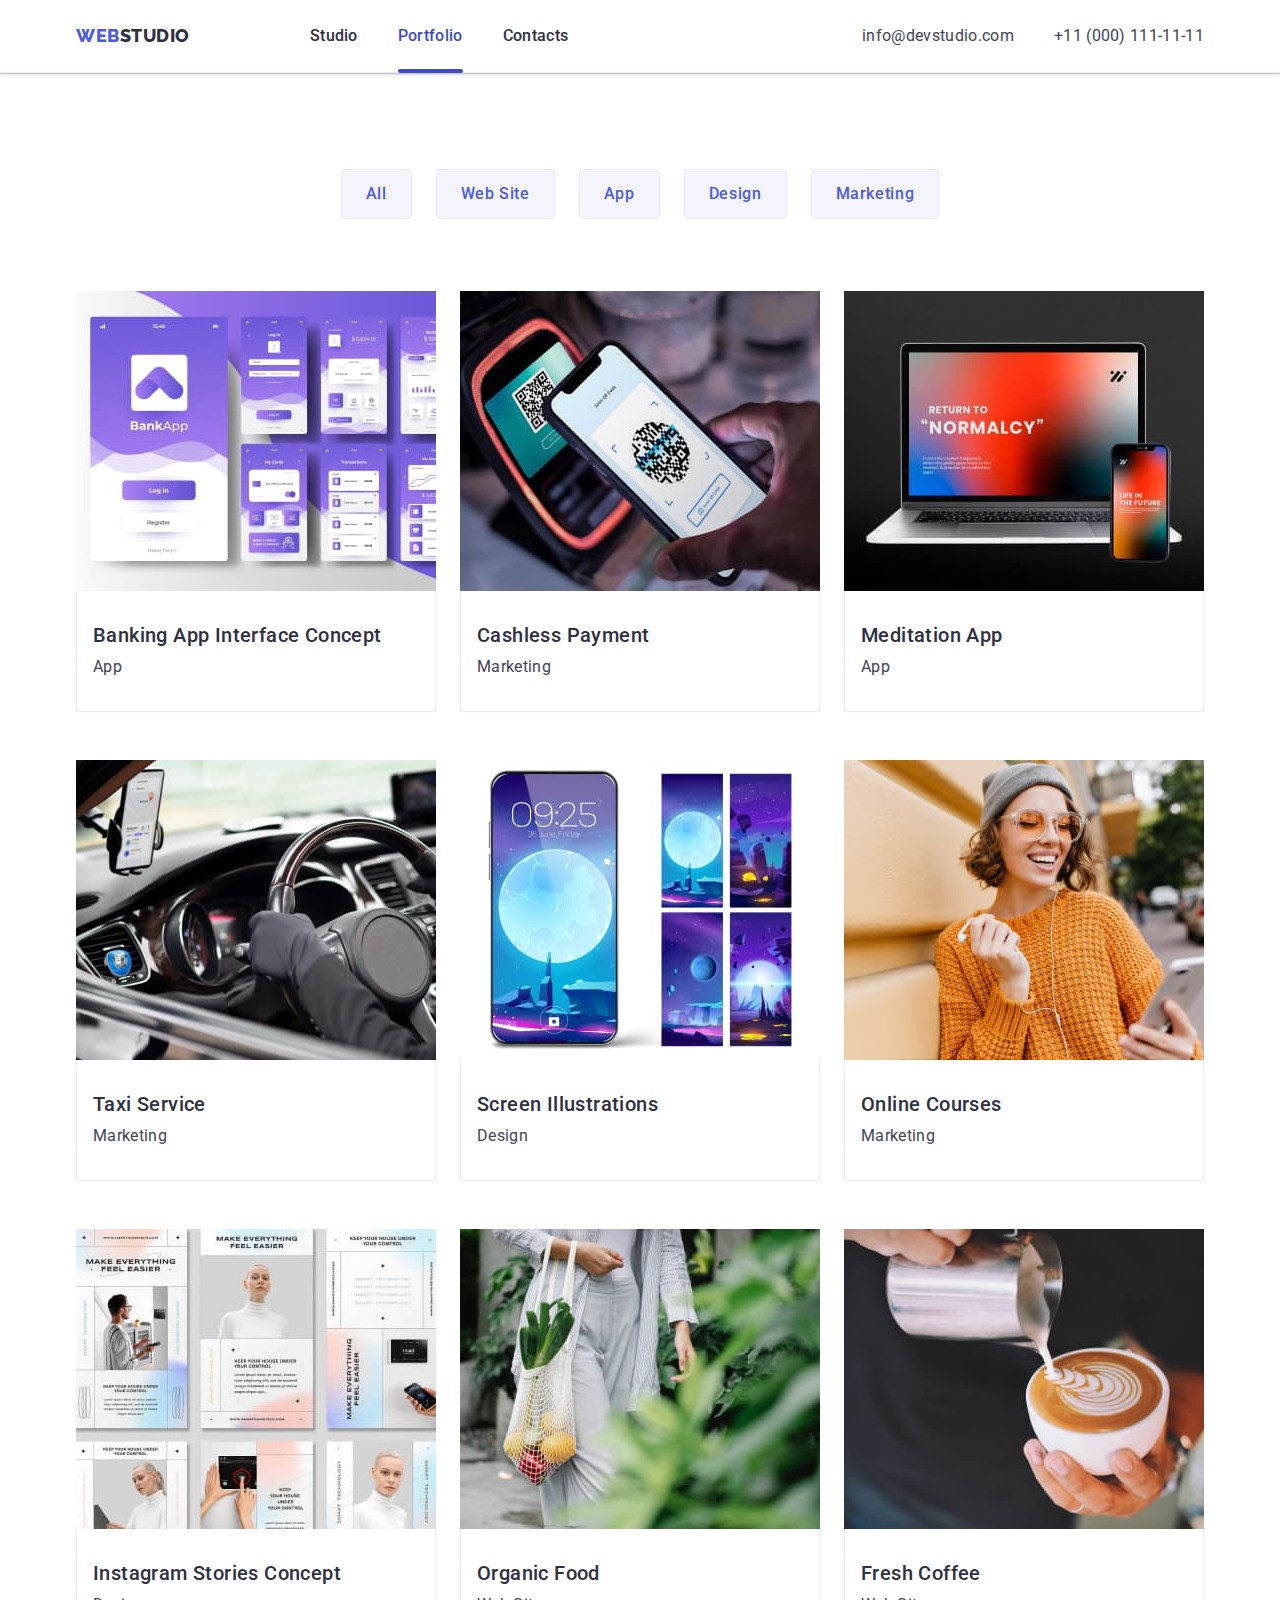
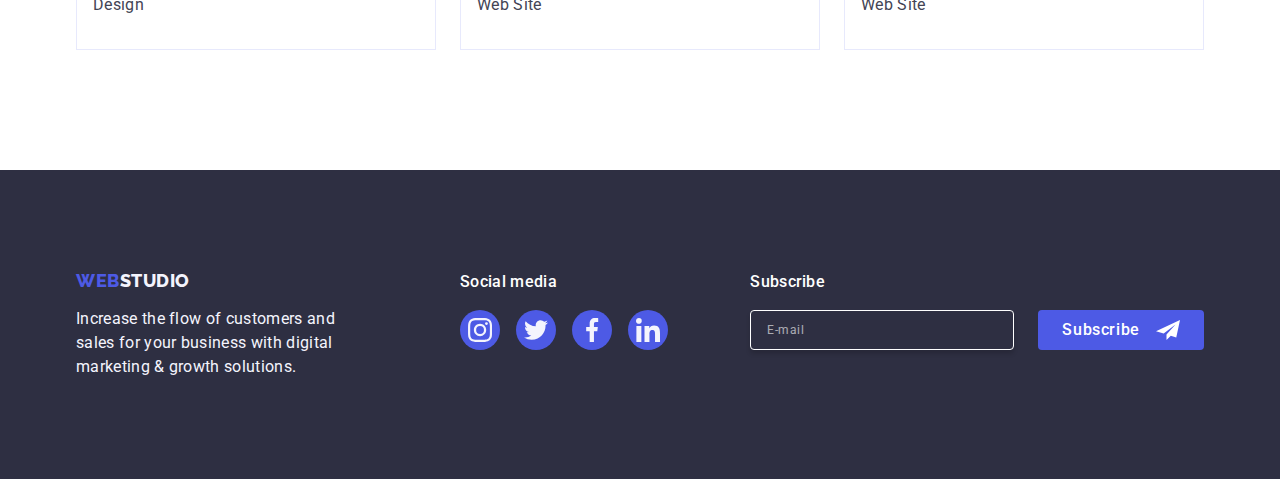
==== commit 0a6c8105: "fix css" ====
--- a/portfolio.html
+++ b/portfolio.html
@@ -477,7 +477,7 @@
 
     <footer class="footer">
       <div class="container footer-container">
-        <div class="footer-right">
+        <div class="footer-left">
           <a class="footer-logo logo link" href="./index.html"
             >Web<span class="logo-studio">Studio</span></a
           >
--- a/css/styles.css
+++ b/css/styles.css
@@ -90,7 +90,7 @@
 
 .container {
   min-width: 320px;
-  padding: 0 20px;
+  padding: 0 16px;
   margin: 0 auto;
   letter-spacing: 0.02em;
 }
@@ -278,7 +278,9 @@
 
 .hero {
   width: 100%;
+  max-width: 1440px;
   margin: 0 auto;
+  padding: 112px 0;
   background-color: var(--navy-blue);
 
   background-image: linear-gradient(
@@ -372,14 +374,14 @@
   }
 }
 
-.hero .container {
+.hero  {
   flex-direction: column;
   align-items: center;
-  padding: 112px 0;
-}
-
-@media only screen and (min-width: 1158px) {
-  .hero .container {
+  
+}
+
+@media only screen and (min-width: 1158px) {
+  .hero  {
     padding: 188px 0;
   }
 }
@@ -596,6 +598,7 @@
 
 @media only screen and (min-width: 768px) {
   .customers-item {
+
     width: calc((100% - 48px) / 3);
   }
 }
@@ -613,6 +616,13 @@
   row-gap: 72px;
 }
 
+@media only screen and (min-width: 768px) {
+  .customers-list 
+   {
+    column-gap: 24px;
+
+  }
+}
 .customers-link {
   display: flex;
   align-items: center;
@@ -651,7 +661,7 @@
   color: var(--cloud);
 }
 .footer-container {
-  display: block;
+  /* display: block; */
   text-align: center;
   align-items: baseline;
 
@@ -669,7 +679,7 @@
     column-gap: 24px;
     width: 552px;
     text-align: start;
-    display: flex;
+    display: flex;footer-right
     flex-wrap: wrap;
   }
 }
@@ -681,14 +691,15 @@
   }
 }
 
-.footer-right {
-  display: block;
+.footer-left {
+  
   margin: 0 auto;
   text-align: center;
-}
-
-@media only screen and (min-width: 768px) {
-  .footer-right {
+  margin-bottom: 72px;
+}
+
+@media only screen and (min-width: 768px) {
+  .footer-left {
     display: flex;
     flex-direction: column;
     width: 264px;
@@ -705,7 +716,7 @@
 .footer-text {
   line-height: 1.5;
   letter-spacing: 0.02em;
-  margin-bottom: 72px;
+  
   /* width: 264px; */
 }
 @media only screen and (min-width: 768px) {
@@ -714,7 +725,7 @@
   }
 }
 
-/* .footer-right {
+/* .footer-left {
   display: flex;
   margin: 0 auto;} */
 
@@ -725,16 +736,14 @@
   .footer {
     padding: 100px 0;
   }
-  .footer-right {
+  .footer-left {
     margin-right: 120px;
   }
 
   .footer-text {
     width: 264px;
   }
-  .footer-social {
-    margin-right: 80px;
-  }
+
 }
 /* 
 Social media
@@ -753,7 +762,7 @@
 }
 @media only screen and (min-width: 1158px) {
   .footer-social {
-    margin-right: 40px;
+    margin-right: auto;
   }
 }
 
@@ -789,23 +798,23 @@
   }
 }
 
-.footer-sbsc {
+/* .footer-sbsc {
   display: block;
-}
+} */
 @media only screen and (min-width: 768px) {
   .sbsc-form {
     display: flex;
     flex-direction: row;
     /* flex-wrap: wrap; */
-    width: 537px;
+    /* width: 537px; */
     gap: 24px;
   }
 }
-@media only screen and (min-width: 1158px) {
+/* @media only screen and (min-width: 1158px) {
   .sbsc-form {
     width: 264px;
   }
-}
+} */
 
 .sbcs-input {
   display: inline-block;
@@ -1077,6 +1086,28 @@
   margin-bottom: 72px;
 }
 /* заголовки 3 */
+
+
+.feature-item .list-title {
+  text-align: center;
+
+  font-size: 36px;
+  font-weight: 700;
+  line-height: 1,11; /* 111.111% */
+  letter-spacing: 0.02em;
+  text-transform: capitalize;
+  margin-bottom: 8px;
+
+}
+
+
+@media only screen and (min-width: 768px) {
+  .feature-item .list-title {
+  text-align: start;}
+}
+
+
+
 .list-title {
   color: var(--navy-blue);
   font-size: 20px;
@@ -1084,6 +1115,10 @@
   line-height: 1.2;
   letter-spacing: 0.02em;
 }
+
+
+
+
 /* заголовки 4 */
 .list-text {
   letter-spacing: 0.32px;
@@ -1113,8 +1148,8 @@
   top: 50%;
   left: 50%;
   transform: translateX(-50%) translateY(-50%);
-  width: 320px;
-
+  width: 95%;
+max-width: 392px;
   min-height: 584px;
   background-color: var(--dairy);
   border-radius: 4px;
@@ -1367,6 +1402,11 @@
   line-height: 1.2; /* 120% */
   letter-spacing: 0.02em;
 }
+@media only screen and (max-width: 428px) {
+  .mobile-contact-adres.curent {
+    font-size: 20px;
+  }
+}
 .curent {
   color: var(--iris);
   font-size: 36px;
@@ -1375,6 +1415,10 @@
   letter-spacing: 0.02em;
   text-transform: capitalize;
 }
+
+
+
+
 /* .social-item {
 }
 .social-link {
